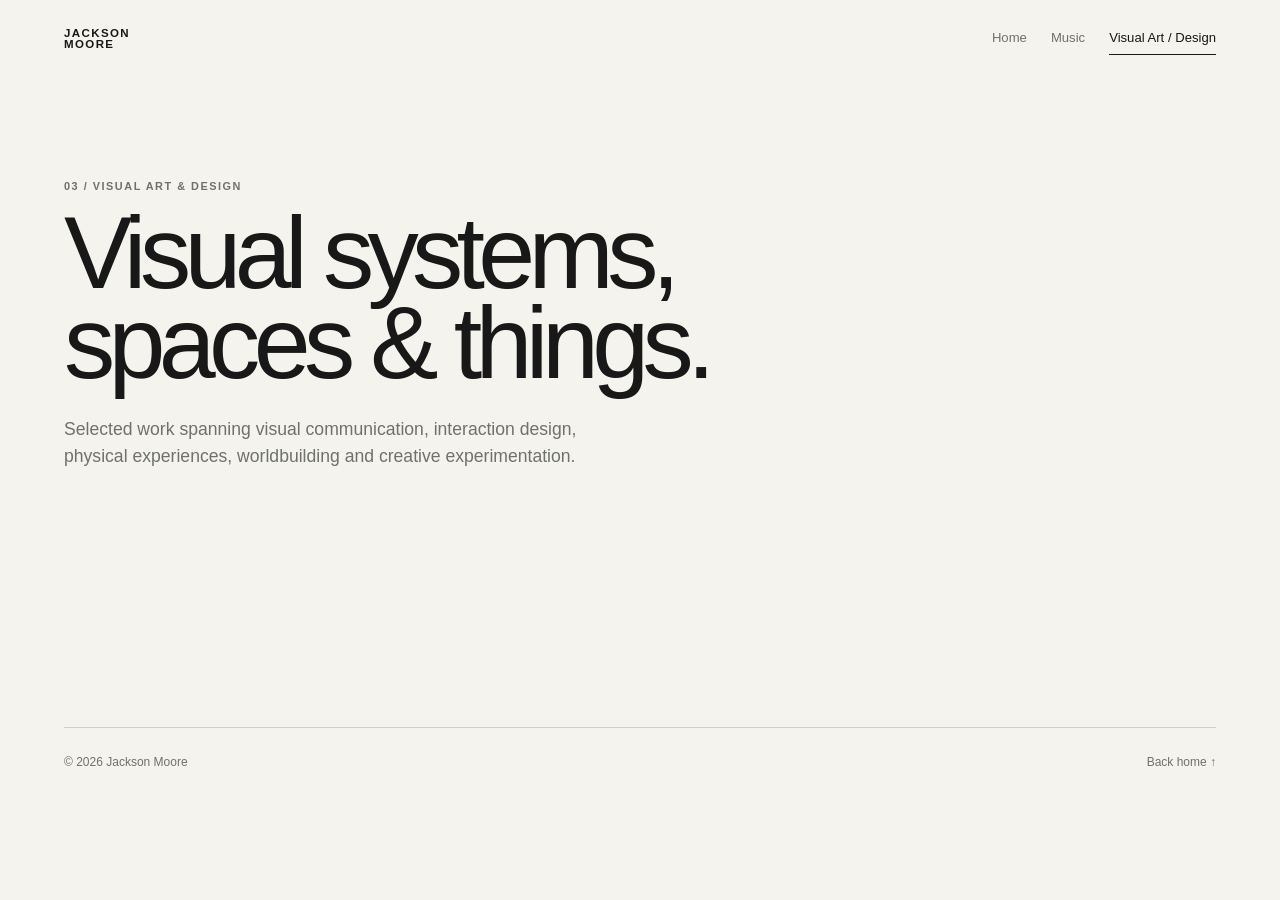
==== design.html @ 1618bec5 "Add files via upload" ====
<!DOCTYPE html>
<html lang="en">
<head>
  <meta charset="UTF-8">
  <meta name="viewport" content="width=device-width, initial-scale=1.0">
  <meta name="description" content="Jackson Moore — visual communication, interaction and design projects.">
  <title>Visual Art / Design — Jackson Moore</title>
  <link rel="stylesheet" href="css/style.css">
</head>
<body>
  <div class="water-layer" aria-hidden="true">
    <div class="bubble bubble-2"></div>
    <div class="bubble bubble-4"></div>
    <div class="bubble bubble-5"></div>
  </div>

  <header class="site-header">
    <a class="logo" href="index.html">JACKSON<br>MOORE</a>
    <nav class="nav" aria-label="Main navigation">
      <a href="index.html">Home</a>
      <a href="music.html">Music</a>
      <a href="design.html" class="active">Visual Art / Design</a>
    </nav>
  </header>

  <main>
    <section class="page-intro section">
      <p class="eyebrow">03 / VISUAL ART & DESIGN</p>
      <h1>Visual systems,<br>spaces & things.</h1>
      <p>
        Selected work spanning visual communication, interaction design,
        physical experiences, worldbuilding and creative experimentation.
      </p>
    </section>

    <section class="design-list section" id="design-list"></section>
  </main>

  <footer class="site-footer">
    <span>© 2026 Jackson Moore</span>
    <a href="index.html">Back home ↑</a>
  </footer>

  <script src="js/projects.js"></script>
  <script src="js/main.js"></script>
</body>
</html>
---- css/style.css ----
:root {
  /* ===== CHANGE THESE TO CREATE YOUR OWN VISUAL STYLE ===== */
  --background: #f4f3ed;
  --surface: #e8e6dc;
  --text: #171817;
  --muted: #6f716c;
  --accent: #72a99b;
  --accent-dark: #416f65;
  --line: rgba(23, 24, 23, 0.16);

  --font-display: "Helvetica Neue", Helvetica, Arial, sans-serif;
  --font-body: "Helvetica Neue", Helvetica, Arial, sans-serif;

  --radius: 22px;
  --page-width: 1280px;
  --side-padding: clamp(20px, 5vw, 72px);
}

* {
  box-sizing: border-box;
}

html {
  scroll-behavior: smooth;
}

body {
  margin: 0;
  background: var(--background);
  color: var(--text);
  font-family: var(--font-body);
  line-height: 1.5;
  overflow-x: hidden;
}

a {
  color: inherit;
  text-decoration: none;
}

.site-header,
main,
.site-footer {
  position: relative;
  z-index: 2;
}

.site-header {
  width: min(var(--page-width), calc(100% - var(--side-padding) * 2));
  margin: 0 auto;
  padding: 28px 0;
  display: flex;
  align-items: flex-start;
  justify-content: space-between;
  gap: 30px;
}

.logo {
  font-size: 0.72rem;
  line-height: 0.95;
  letter-spacing: 0.12em;
  font-weight: 700;
}

.nav {
  display: flex;
  flex-wrap: wrap;
  justify-content: flex-end;
  gap: 24px;
  font-size: 0.82rem;
}

.nav a {
  position: relative;
  color: var(--muted);
  transition: color 180ms ease;
}

.nav a:hover,
.nav a.active {
  color: var(--text);
}

.nav a.active::after {
  content: "";
  position: absolute;
  left: 0;
  right: 0;
  bottom: -7px;
  height: 1px;
  background: currentColor;
}

.section {
  width: min(var(--page-width), calc(100% - var(--side-padding) * 2));
  margin: 0 auto;
}

.hero {
  min-height: 78vh;
  display: grid;
  grid-template-columns: 1fr 1fr;
  align-items: center;
  gap: clamp(40px, 8vw, 120px);
  padding-top: 60px;
  padding-bottom: 100px;
}

.hero h1,
.page-intro h1 {
  margin: 14px 0 28px;
  font-family: var(--font-display);
  font-size: clamp(3.5rem, 8vw, 8rem);
  line-height: 0.88;
  letter-spacing: -0.065em;
  font-weight: 500;
}

.hero h1 em {
  color: var(--accent-dark);
  font-family: Georgia, serif;
  font-weight: 400;
}

.eyebrow {
  margin: 0;
  color: var(--muted);
  font-size: 0.68rem;
  letter-spacing: 0.14em;
  font-weight: 700;
}

.hero-intro {
  max-width: 520px;
  color: var(--muted);
  font-size: clamp(1rem, 1.5vw, 1.2rem);
}

.text-link,
.big-link {
  display: inline-block;
  margin-top: 20px;
  border-bottom: 1px solid currentColor;
  padding-bottom: 4px;
}

.placeholder-image {
  position: relative;
  overflow: hidden;
  display: grid;
  place-items: center;
  background:
    radial-gradient(circle at 25% 25%, rgba(255,255,255,.7), transparent 28%),
    radial-gradient(circle at 75% 70%, rgba(114,169,155,.35), transparent 30%),
    var(--surface);
  color: var(--muted);
}

.placeholder-image span {
  position: relative;
  z-index: 1;
  text-align: center;
  font-size: 0.7rem;
  line-height: 1.1;
  letter-spacing: 0.16em;
  font-weight: 700;
}

.hero-visual {
  aspect-ratio: 1 / 1.1;
  border-radius: 42% 42% 20px 20px;
  transform: rotate(2deg);
}

.water-ripple {
  position: absolute;
  width: 55%;
  aspect-ratio: 1;
  border: 1px solid rgba(255,255,255,.6);
  border-radius: 50%;
  animation: ripple 4s ease-in-out infinite;
}

.section-heading {
  display: flex;
  align-items: flex-end;
  justify-content: space-between;
  gap: 30px;
  margin-bottom: 38px;
}

h2 {
  margin: 10px 0 0;
  font-size: clamp(2rem, 4vw, 4.5rem);
  line-height: 0.95;
  letter-spacing: -0.05em;
  font-weight: 500;
}

.feature-grid {
  display: grid;
  grid-template-columns: 1.35fr 1fr;
  gap: 32px;
}

.project-card {
  display: block;
}

.project-card-large {
  grid-row: span 2;
}

.project-image {
  aspect-ratio: 4 / 3;
  border-radius: var(--radius);
  transition: transform 350ms ease;
}

.project-card-large .project-image {
  height: 100%;
  min-height: 620px;
}

.project-card:hover .project-image {
  transform: scale(0.985);
}

.card-meta {
  display: flex;
  justify-content: space-between;
  gap: 20px;
  padding: 15px 2px 34px;
}

.card-meta h3 {
  margin: 0;
  font-size: 1rem;
  font-weight: 600;
}

.card-meta p {
  margin: 4px 0 0;
  color: var(--muted);
  font-size: 0.78rem;
}

.about {
  display: grid;
  grid-template-columns: 1fr 1fr;
  gap: 8vw;
  padding-top: 180px;
  padding-bottom: 180px;
  border-bottom: 1px solid var(--line);
}

.about-copy {
  max-width: 580px;
  color: var(--muted);
  font-size: clamp(1.15rem, 2vw, 1.65rem);
}

.about-copy p {
  margin-top: 0;
  margin-bottom: 30px;
}

.contact {
  padding-top: 140px;
  padding-bottom: 180px;
}

.contact h2 {
  max-width: 800px;
  margin-top: 20px;
}

.big-link {
  font-size: clamp(1.5rem, 3vw, 3rem);
  margin-top: 40px;
}

.site-footer {
  width: min(var(--page-width), calc(100% - var(--side-padding) * 2));
  margin: 0 auto;
  padding: 25px 0 35px;
  display: flex;
  justify-content: space-between;
  color: var(--muted);
  font-size: 0.75rem;
  border-top: 1px solid var(--line);
}

/* ===== INNER PAGE ===== */

.page-intro {
  padding-top: 100px;
  padding-bottom: 100px;
  max-width: var(--page-width);
}

.page-intro h1 {
  max-width: 1000px;
}

.page-intro > p:last-child {
  max-width: 580px;
  color: var(--muted);
  font-size: 1.1rem;
}

.music-list {
  padding-bottom: 130px;
}

.music-item {
  display: grid;
  grid-template-columns: 280px 1fr auto;
  align-items: center;
  gap: 36px;
  padding: 24px 0;
  border-top: 1px solid var(--line);
}

.music-art {
  aspect-ratio: 1;
  border-radius: 14px;
}

.music-info h2 {
  font-size: clamp(1.6rem, 3vw, 3rem);
  margin: 0 0 7px;
}

.music-info p {
  margin: 0;
  color: var(--muted);
}

.play-button {
  width: 52px;
  height: 52px;
  border: 1px solid var(--text);
  border-radius: 50%;
  display: grid;
  place-items: center;
  font-size: 0.8rem;
  transition: all 180ms ease;
}

.play-button:hover {
  background: var(--text);
  color: var(--background);
}

.design-list {
  padding-bottom: 140px;
}

.design-item {
  display: grid;
  grid-template-columns: 100px 1fr 1.6fr;
  gap: 30px;
  align-items: center;
  padding: 70px 0;
  border-top: 1px solid var(--line);
}

.design-item:nth-child(even) {
  grid-template-columns: 1.6fr 1fr 100px;
}

.design-item:nth-child(even) .design-number {
  order: 3;
}

.design-item:nth-child(even) .design-image {
  order: 1;
}

.design-item:nth-child(even) .design-info {
  order: 2;
}

.design-number {
  align-self: start;
  font-size: 0.75rem;
  color: var(--muted);
}

.design-info h2 {
  font-size: clamp(2rem, 4vw, 4rem);
  margin-bottom: 14px;
}

.design-info p {
  max-width: 360px;
  color: var(--muted);
}

.design-image {
  aspect-ratio: 4 / 3;
  border-radius: var(--radius);
}

/* ===== PROJECT PAGE ===== */

.project-header {
  width: min(var(--page-width), calc(100% - var(--side-padding) * 2));
  margin: 0 auto;
  padding-top: 90px;
  padding-bottom: 70px;
}

.back-link {
  color: var(--muted);
  font-size: 0.8rem;
}

.project-header h1 {
  margin: 35px 0 15px;
  font-size: clamp(3.5rem, 8vw, 8rem);
  line-height: 0.88;
  letter-spacing: -0.065em;
  font-weight: 500;
}

.project-meta {
  color: var(--muted);
}

.project-hero {
  width: min(var(--page-width), calc(100% - var(--side-padding) * 2));
  margin: 0 auto;
  aspect-ratio: 16 / 8;
  border-radius: var(--radius);
}

.project-body {
  width: min(900px, calc(100% - var(--side-padding) * 2));
  margin: 100px auto;
}

.project-body .lead {
  font-size: clamp(1.5rem, 3vw, 2.7rem);
  line-height: 1.15;
}

.project-section {
  margin: 90px 0;
}

.project-section h2 {
  font-size: 2rem;
  margin-bottom: 20px;
}

.project-section p {
  color: var(--muted);
  max-width: 700px;
}

.project-gallery {
  width: min(var(--page-width), calc(100% - var(--side-padding) * 2));
  margin: 0 auto 140px;
  display: grid;
  grid-template-columns: repeat(2, 1fr);
  gap: 24px;
}

.project-gallery .gallery-image {
  aspect-ratio: 4 / 3;
  border-radius: var(--radius);
}

.project-gallery .gallery-image:first-child {
  grid-column: 1 / -1;
  aspect-ratio: 16 / 8;
}

.project-nav {
  width: min(var(--page-width), calc(100% - var(--side-padding) * 2));
  margin: 0 auto 100px;
  display: flex;
  justify-content: space-between;
  border-top: 1px solid var(--line);
  padding-top: 25px;
}

/* ===== FISHTANK / BUBBLES ===== */

.water-layer {
  position: fixed;
  inset: 0;
  pointer-events: none;
  overflow: hidden;
  z-index: 1;
}

.bubble {
  position: absolute;
  bottom: -80px;
  width: 14px;
  aspect-ratio: 1;
  border: 1px solid rgba(114,169,155,.5);
  border-radius: 50%;
  opacity: .65;
  animation: float-up linear infinite;
}

.bubble-1 { left: 8%; animation-duration: 13s; animation-delay: -4s; }
.bubble-2 { left: 31%; width: 9px; animation-duration: 18s; animation-delay: -10s; }
.bubble-3 { left: 57%; width: 20px; animation-duration: 15s; animation-delay: -8s; }
.bubble-4 { left: 76%; width: 8px; animation-duration: 11s; animation-delay: -2s; }
.bubble-5 { left: 91%; width: 17px; animation-duration: 20s; animation-delay: -15s; }

@keyframes float-up {
  0% { transform: translate(0, 0) scale(.8); opacity: 0; }
  10% { opacity: .55; }
  50% { transform: translate(25px, -50vh) scale(1); }
  100% { transform: translate(-30px, -115vh) scale(1.15); opacity: 0; }
}

@keyframes ripple {
  0%, 100% { transform: scale(.75); opacity: .25; }
  50% { transform: scale(1); opacity: .7; }
}

/* ===== RESPONSIVE ===== */

@media (max-width: 800px) {
  .site-header {
    align-items: flex-start;
  }

  .nav {
    max-width: 240px;
    gap: 12px 18px;
  }

  .hero,
  .about {
    grid-template-columns: 1fr;
  }

  .hero {
    padding-top: 50px;
  }

  .hero-visual {
    max-width: 600px;
    width: 100%;
    margin: 0 auto;
  }

  .feature-grid {
    grid-template-columns: 1fr;
  }

  .project-card-large {
    grid-row: auto;
  }

  .project-card-large .project-image {
    min-height: 0;
  }

  .music-item {
    grid-template-columns: 120px 1fr auto;
    gap: 20px;
  }

  .design-item,
  .design-item:nth-child(even) {
    grid-template-columns: 1fr;
    gap: 15px;
  }

  .design-item:nth-child(even) .design-number,
  .design-item:nth-child(even) .design-image,
  .design-item:nth-child(even) .design-info {
    order: initial;
  }

  .design-number {
    order: 0;
  }

  .design-info {
    order: 1;
  }

  .design-image {
    order: 2;
  }

  .project-gallery {
    grid-template-columns: 1fr;
  }

  .project-gallery .gallery-image:first-child {
    aspect-ratio: 4 / 3;
  }
}

@media (max-width: 520px) {
  .site-header {
    flex-direction: column;
  }

  .nav {
    justify-content: flex-start;
  }

  .hero h1,
  .page-intro h1 {
    font-size: clamp(3.2rem, 16vw, 5rem);
  }

  .music-item {
    grid-template-columns: 90px 1fr;
  }

  .play-button {
    display: none;
  }

  .site-footer {
    flex-direction: column;
    gap: 8px;
  }
}
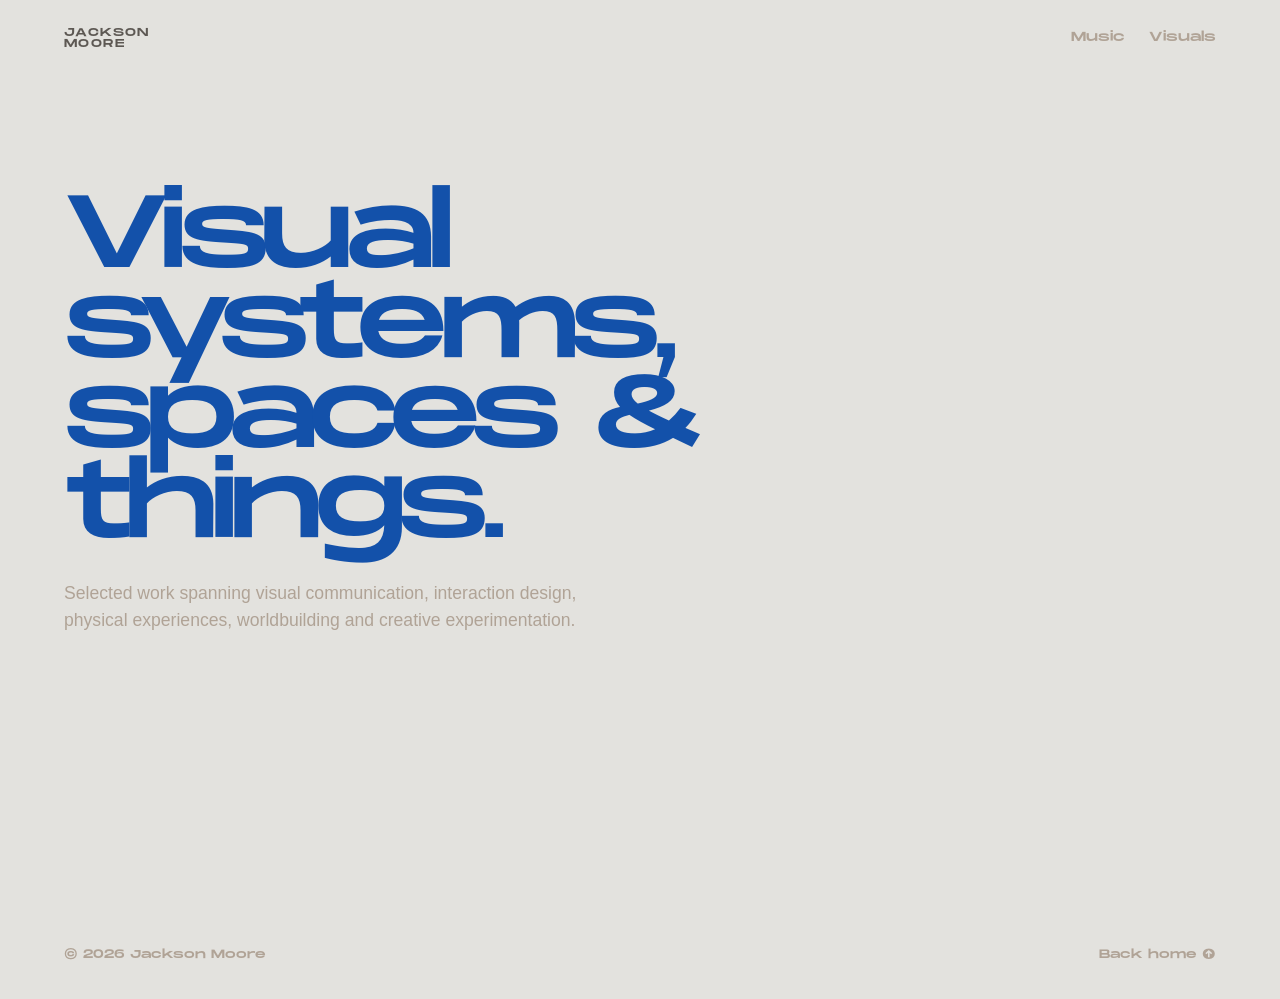
==== commit e497a244: "more fix ups + comments in the code" ====
--- a/design.html
+++ b/design.html
@@ -1,31 +1,33 @@
 <!DOCTYPE html>
 <html lang="en">
 <head>
+  <!-- Page metadata and shared site styling. -->
   <meta charset="UTF-8">
   <meta name="viewport" content="width=device-width, initial-scale=1.0">
   <meta name="description" content="Jackson Moore — visual communication, interaction and design projects.">
-  <title>Visual Art / Design — Jackson Moore</title>
+  <title>Visuals — Jackson Moore</title>
   <link rel="stylesheet" href="css/style.css">
 </head>
 <body>
+  <!-- Decorative bubbles; they do not affect page content. -->
   <div class="water-layer" aria-hidden="true">
     <div class="bubble bubble-2"></div>
     <div class="bubble bubble-4"></div>
     <div class="bubble bubble-5"></div>
   </div>
 
+  <!-- Shared site navigation. -->
   <header class="site-header">
     <a class="logo" href="index.html">JACKSON<br>MOORE</a>
     <nav class="nav" aria-label="Main navigation">
-      <a href="index.html">Home</a>
       <a href="music.html">Music</a>
-      <a href="design.html" class="active">Visual Art / Design</a>
+      <a href="design.html">Visuals</a>
     </nav>
   </header>
 
   <main>
+    <!-- Introduction to the visuals portfolio. -->
     <section class="page-intro section">
-      <p class="eyebrow">03 / VISUAL ART & DESIGN</p>
       <h1>Visual systems,<br>spaces & things.</h1>
       <p>
         Selected work spanning visual communication, interaction design,
@@ -33,14 +35,17 @@
       </p>
     </section>
 
+    <!-- JavaScript fills this empty element with design projects from projects.js. -->
     <section class="design-list section" id="design-list"></section>
   </main>
 
+  <!-- Shared footer. -->
   <footer class="site-footer">
     <span>© 2026 Jackson Moore</span>
     <a href="index.html">Back home ↑</a>
   </footer>
 
+  <!-- Project data loads before the scripts that use it. -->
   <script src="js/projects.js"></script>
   <script src="js/main.js"></script>
 </body>
--- a/css/style.css
+++ b/css/style.css
@@ -1,14 +1,32 @@
+/* Local Monument Extended files used for headings, navigation, and footer text. */
+@font-face {
+  font-family: 'Monument Extended';
+  src: url('../assets/monumentextended-regular.otf') format('opentype');
+  font-weight: 400;
+  font-style: normal;
+  font-display: swap;
+}
+  
+@font-face {
+  font-family: 'Monument Extended';
+  src: url('../assets/monumentextended-ultrabold.otf') format('opentype');
+  font-weight: 700;
+  font-style: normal;
+  font-display: swap;
+}
+
+/* Site-wide design tokens: update these values to change the visual system. */
 :root {
   /* ===== CHANGE THESE TO CREATE YOUR OWN VISUAL STYLE ===== */
-  --background: #f4f3ed;
+  --background: #e3e2de;
   --surface: #e8e6dc;
-  --text: #171817;
-  --muted: #6f716c;
-  --accent: #72a99b;
+  --text: #5d5853;
+  --muted: #b0a396;
+  --accent: #1351aa;
   --accent-dark: #416f65;
   --line: rgba(23, 24, 23, 0.16);
 
-  --font-display: "Helvetica Neue", Helvetica, Arial, sans-serif;
+  --font-display: "Monument Extended", "Helvetica Neue", Helvetica, Arial, sans-serif;
   --font-body: "Helvetica Neue", Helvetica, Arial, sans-serif;
 
   --radius: 22px;
@@ -16,6 +34,7 @@
   --side-padding: clamp(20px, 5vw, 72px);
 }
 
+/* Foundation: predictable sizing, smooth anchor scrolling, and default body text. */
 * {
   box-sizing: border-box;
 }
@@ -33,11 +52,23 @@
   overflow-x: hidden;
 }
 
+/* Display typography and shared link hover behaviour. */
+h1, h2, h3 {
+  font-family: var(--font-display);
+  color: var(--accent);
+}
+
 a {
   color: inherit;
   text-decoration: none;
-}
-
+  transition: color 180ms ease;
+}
+
+a:hover {
+  color: var(--accent);
+}
+
+/* Shared header/footer stacking keeps content above the decorative bubble layer. */
 .site-header,
 main,
 .site-footer {
@@ -45,6 +76,7 @@
   z-index: 2;
 }
 
+/* Header layout and brand/navigation styles used on every page. */
 .site-header {
   width: min(var(--page-width), calc(100% - var(--side-padding) * 2));
   margin: 0 auto;
@@ -56,10 +88,11 @@
 }
 
 .logo {
+  font-family: var(--font-display);
   font-size: 0.72rem;
   line-height: 0.95;
   letter-spacing: 0.12em;
-  font-weight: 700;
+  font-weight: 400;
 }
 
 .nav {
@@ -68,34 +101,24 @@
   justify-content: flex-end;
   gap: 24px;
   font-size: 0.82rem;
+  font-family: var(--font-display);
 }
 
 .nav a {
-  position: relative;
-  color: var(--muted);
-  transition: color 180ms ease;
-}
-
-.nav a:hover,
-.nav a.active {
-  color: var(--text);
-}
-
-.nav a.active::after {
-  content: "";
-  position: absolute;
-  left: 0;
-  right: 0;
-  bottom: -7px;
-  height: 1px;
-  background: currentColor;
-}
-
+  color: var(--muted);
+}
+
+.nav a:hover {
+  color: var(--accent);
+}
+
+/* Reusable centred content width for page sections. */
 .section {
   width: min(var(--page-width), calc(100% - var(--side-padding) * 2));
   margin: 0 auto;
 }
 
+/* Homepage hero: the base layout remains available for a future split hero. */
 .hero {
   min-height: 78vh;
   display: grid;
@@ -116,12 +139,79 @@
   font-weight: 500;
 }
 
+/* Current full-bleed hero image. Replace the background-image path with your own image. */
+.hero-full-bleed {
+  position: relative;
+  isolation: isolate;
+  min-height: 100svh;
+  display: grid;
+  grid-template-columns: 1fr;
+  align-items: end;
+  padding: clamp(80px, 13vw, 180px) 0 clamp(64px, 9vw, 130px);
+  overflow: hidden;
+  color: var(--background);
+  background-image: url('../assets/images/hero.jpg');
+  background-position: center;
+  background-size: cover;
+}
+
+/* On the homepage, place the transparent header directly over the hero image. */
+.home-page .site-header {
+  position: absolute;
+  inset: 0 0 auto;
+  z-index: 3;
+}
+
+.home-page .logo,
+.home-page .nav a {
+  color: var(--background);
+}
+
+.home-page .logo:hover,
+.home-page .nav a:hover {
+  color: var(--accent);
+}
+
+/* Dark overlay keeps cream hero text readable over a dark photograph. */
+.hero-full-bleed::before {
+  content: "";
+  position: absolute;
+  inset: 0;
+  z-index: -1;
+  background: linear-gradient(90deg, rgba(0, 0, 0, 0.52), rgba(0, 0, 0, 0.12));
+}
+
+.hero-full-bleed .hero-copy {
+  max-width: var(--page-width);
+}
+
+.hero-full-bleed .eyebrow,
+.hero-full-bleed .hero-intro {
+  color: var(--background);
+}
+
+.hero-full-bleed .hero-intro {
+  max-width: 570px;
+}
+
+.hero-full-bleed h1 {
+  max-width: 980px;
+  color: var(--background);
+}
+
+.hero-full-bleed.hero h1 em {
+  color: inherit;
+  font-family: inherit;
+  font-weight: inherit;
+}
+
 .hero h1 em {
   color: var(--accent-dark);
   font-family: Georgia, serif;
   font-weight: 400;
 }
 
+/* Small all-caps labels and introductory copy. */
 .eyebrow {
   margin: 0;
   color: var(--muted);
@@ -144,6 +234,7 @@
   padding-bottom: 4px;
 }
 
+/* Temporary image treatment: replace these elements with real project images later. */
 .placeholder-image {
   position: relative;
   overflow: hidden;
@@ -181,12 +272,17 @@
   animation: ripple 4s ease-in-out infinite;
 }
 
+/* Homepage content sections and selected-project card grid. */
 .section-heading {
   display: flex;
   align-items: flex-end;
   justify-content: space-between;
   gap: 30px;
-  margin-bottom: 38px;
+  margin-bottom: clamp(48px, 6vw, 80px);
+}
+
+.selected-work {
+  padding-top: clamp(150px, 17vw, 260px);
 }
 
 h2 {
@@ -195,6 +291,7 @@
   line-height: 0.95;
   letter-spacing: -0.05em;
   font-weight: 500;
+  color: var(--accent);
 }
 
 .feature-grid {
@@ -230,13 +327,14 @@
   display: flex;
   justify-content: space-between;
   gap: 20px;
-  padding: 15px 2px 34px;
+  padding: 20px 2px 48px;
 }
 
 .card-meta h3 {
   margin: 0;
   font-size: 1rem;
   font-weight: 600;
+  color: var(--accent);
 }
 
 .card-meta p {
@@ -245,11 +343,12 @@
   font-size: 0.78rem;
 }
 
+/* Two-column biography and contact call-to-action. */
 .about {
   display: grid;
   grid-template-columns: 1fr 1fr;
   gap: 8vw;
-  padding-top: 180px;
+  padding-top: clamp(220px, 20vw, 320px);
   padding-bottom: 180px;
   border-bottom: 1px solid var(--line);
 }
@@ -280,6 +379,7 @@
   margin-top: 40px;
 }
 
+/* Minimal shared footer. */
 .site-footer {
   width: min(var(--page-width), calc(100% - var(--side-padding) * 2));
   margin: 0 auto;
@@ -287,8 +387,8 @@
   display: flex;
   justify-content: space-between;
   color: var(--muted);
+  font-family: var(--font-display);
   font-size: 0.75rem;
-  border-top: 1px solid var(--line);
 }
 
 /* ===== INNER PAGE ===== */
@@ -309,8 +409,9 @@
   font-size: 1.1rem;
 }
 
+/* Music listing: cover art, copy, and optional play control. */
 .music-list {
-  padding-bottom: 130px;
+  padding-bottom: 160px;
 }
 
 .music-item {
@@ -318,7 +419,7 @@
   grid-template-columns: 280px 1fr auto;
   align-items: center;
   gap: 36px;
-  padding: 24px 0;
+  padding: 34px 0;
   border-top: 1px solid var(--line);
 }
 
@@ -353,8 +454,9 @@
   color: var(--background);
 }
 
+/* Visuals listing alternates the position of image and description on desktop. */
 .design-list {
-  padding-bottom: 140px;
+  padding-bottom: 170px;
 }
 
 .design-item {
@@ -438,7 +540,7 @@
 
 .project-body {
   width: min(900px, calc(100% - var(--side-padding) * 2));
-  margin: 100px auto;
+  margin: 120px auto;
 }
 
 .project-body .lead {
@@ -465,7 +567,7 @@
   margin: 0 auto 140px;
   display: grid;
   grid-template-columns: repeat(2, 1fr);
-  gap: 24px;
+  gap: 32px;
 }
 
 .project-gallery .gallery-image {
@@ -489,6 +591,7 @@
 
 /* ===== FISHTANK / BUBBLES ===== */
 
+/* Decorative background layer. It cannot receive clicks or obscure page content. */
 .water-layer {
   position: fixed;
   inset: 0;
@@ -528,6 +631,7 @@
 
 /* ===== RESPONSIVE ===== */
 
+/* Tablet: collapse multi-column layouts while preserving generous spacing. */
 @media (max-width: 800px) {
   .site-header {
     align-items: flex-start;
@@ -545,6 +649,11 @@
 
   .hero {
     padding-top: 50px;
+  }
+
+  .hero-full-bleed {
+    min-height: calc(100svh - 100px);
+    padding-top: 80px;
   }
 
   .hero-visual {
@@ -603,6 +712,7 @@
   }
 }
 
+/* Phone: stack the header and simplify controls that would be too small to use. */
 @media (max-width: 520px) {
   .site-header {
     flex-direction: column;
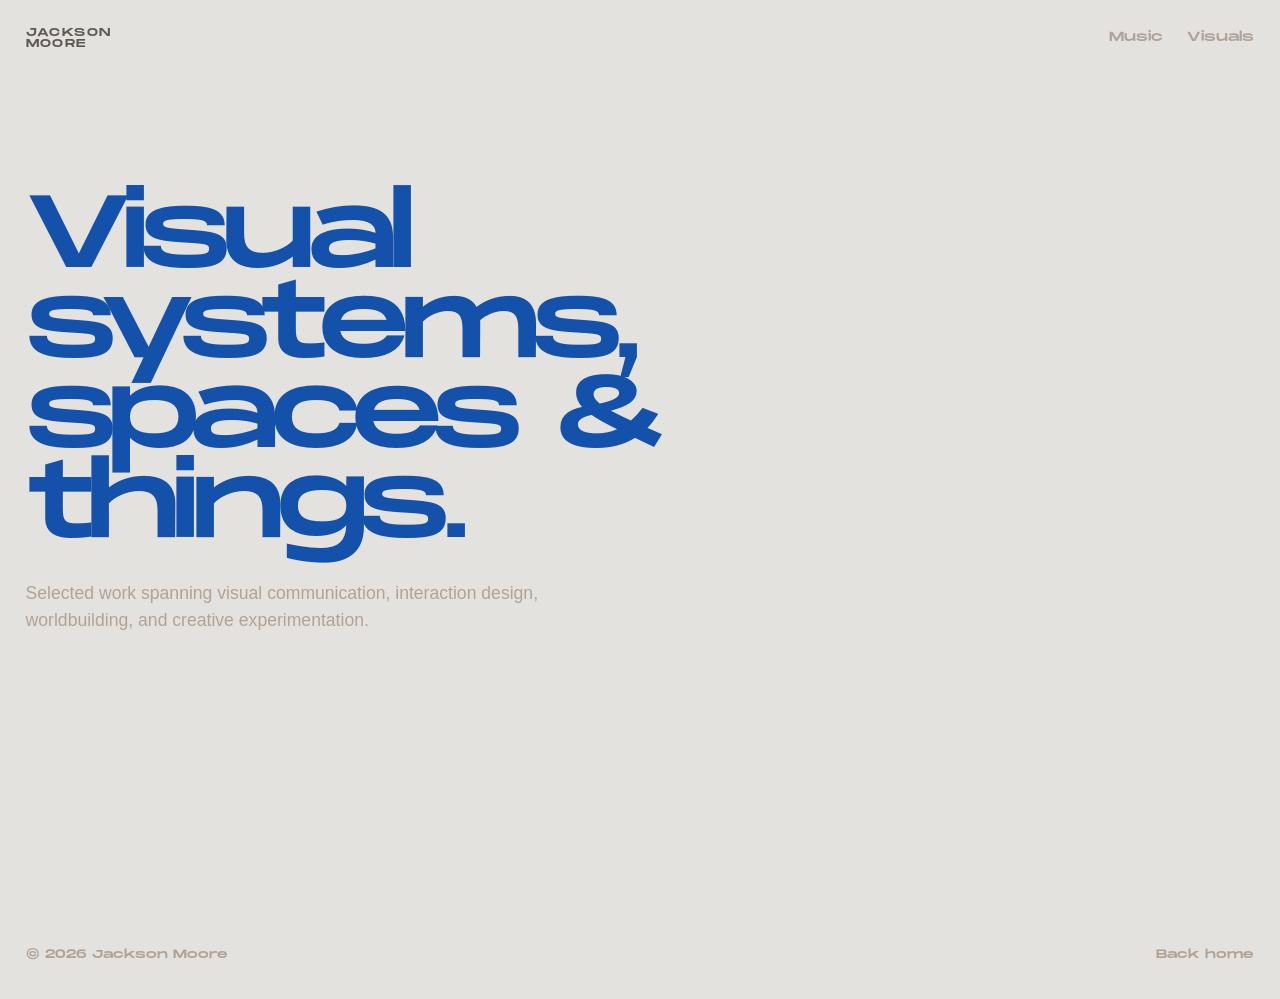
==== commit db22cdc9: "changes after reading each line of code" ====
--- a/design.html
+++ b/design.html
@@ -31,7 +31,7 @@
       <h1>Visual systems,<br>spaces & things.</h1>
       <p>
         Selected work spanning visual communication, interaction design,
-        physical experiences, worldbuilding and creative experimentation.
+        worldbuilding, and creative experimentation.
       </p>
     </section>
 
@@ -42,7 +42,7 @@
   <!-- Shared footer. -->
   <footer class="site-footer">
     <span>© 2026 Jackson Moore</span>
-    <a href="index.html">Back home ↑</a>
+    <a href="index.html">Back home</a>
   </footer>
 
   <!-- Project data loads before the scripts that use it. -->
--- a/css/style.css
+++ b/css/style.css
@@ -1,7 +1,7 @@
 /* Local Monument Extended files used for headings, navigation, and footer text. */
 @font-face {
   font-family: 'Monument Extended';
-  src: url('../assets/monumentextended-regular.otf') format('opentype');
+  src: url('../assets/fonts/monumentextended-regular.otf') format('opentype');
   font-weight: 400;
   font-style: normal;
   font-display: swap;
@@ -9,7 +9,7 @@
   
 @font-face {
   font-family: 'Monument Extended';
-  src: url('../assets/monumentextended-ultrabold.otf') format('opentype');
+  src: url('../assets/fonts/monumentextended-ultrabold.otf') format('opentype');
   font-weight: 700;
   font-style: normal;
   font-display: swap;
@@ -23,15 +23,15 @@
   --text: #5d5853;
   --muted: #b0a396;
   --accent: #1351aa;
-  --accent-dark: #416f65;
-  --line: rgba(23, 24, 23, 0.16);
+  --accent-dark: #14396D;
+  --line: rgba(64, 54, 43, 0.16);
 
   --font-display: "Monument Extended", "Helvetica Neue", Helvetica, Arial, sans-serif;
   --font-body: "Helvetica Neue", Helvetica, Arial, sans-serif;
 
   --radius: 22px;
   --page-width: 1280px;
-  --side-padding: clamp(20px, 5vw, 72px);
+  --side-padding: clamp(5px, 2vw, 50px);
 }
 
 /* Foundation: predictable sizing, smooth anchor scrolling, and default body text. */
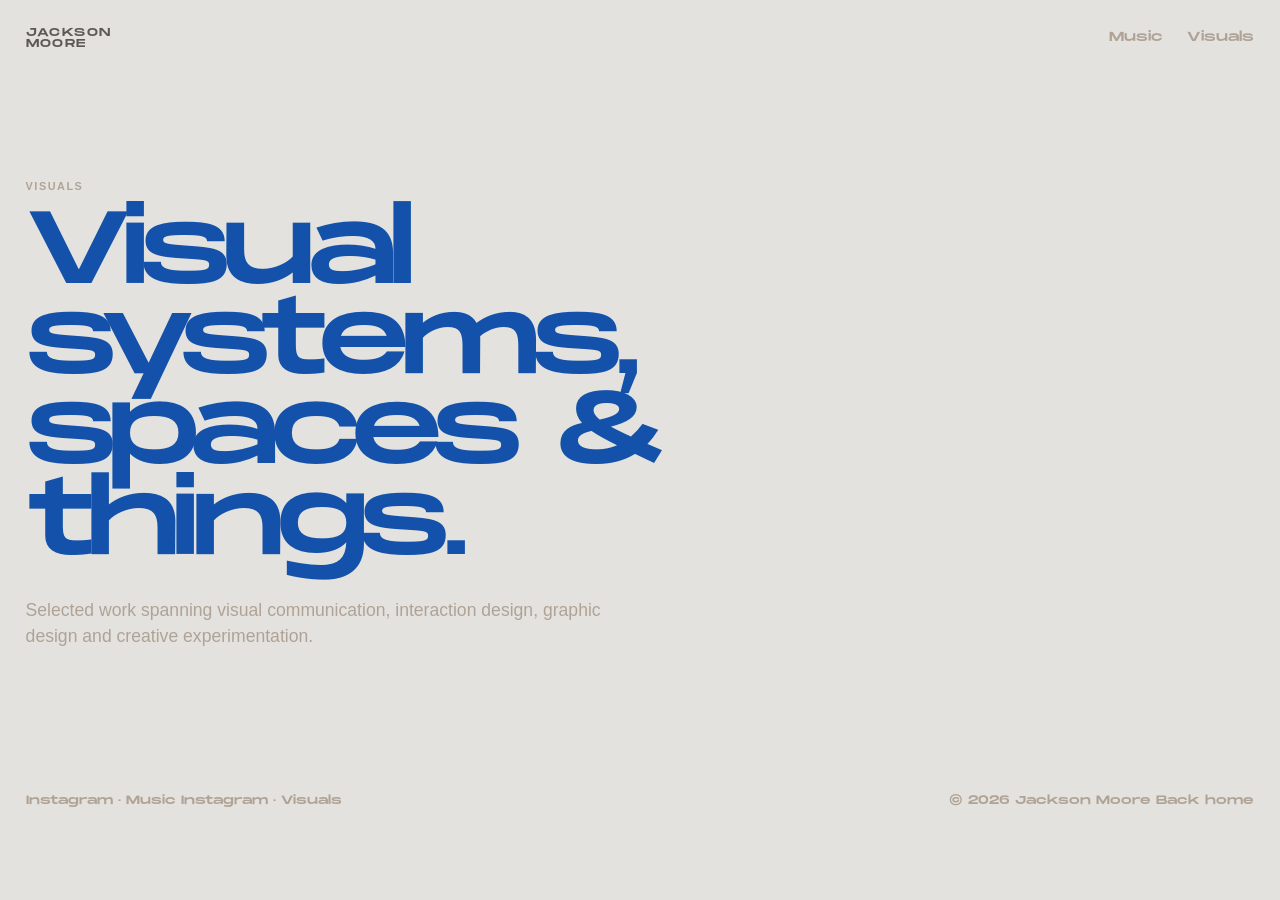
==== commit fa0fbd9c: "Redesign portfolio gallery and project pages" ====
--- a/design.html
+++ b/design.html
@@ -1,7 +1,6 @@
 <!DOCTYPE html>
 <html lang="en">
 <head>
-  <!-- Page metadata and shared site styling. -->
   <meta charset="UTF-8">
   <meta name="viewport" content="width=device-width, initial-scale=1.0">
   <meta name="description" content="Jackson Moore — visual communication, interaction and design projects.">
@@ -9,14 +8,12 @@
   <link rel="stylesheet" href="css/style.css">
 </head>
 <body>
-  <!-- Decorative bubbles; they do not affect page content. -->
   <div class="water-layer" aria-hidden="true">
     <div class="bubble bubble-2"></div>
     <div class="bubble bubble-4"></div>
     <div class="bubble bubble-5"></div>
   </div>
 
-  <!-- Shared site navigation. -->
   <header class="site-header">
     <a class="logo" href="index.html">JACKSON<br>MOORE</a>
     <nav class="nav" aria-label="Main navigation">
@@ -26,26 +23,26 @@
   </header>
 
   <main>
-    <!-- Introduction to the visuals portfolio. -->
     <section class="page-intro section">
+      <p class="eyebrow">VISUALS</p>
       <h1>Visual systems,<br>spaces & things.</h1>
-      <p>
-        Selected work spanning visual communication, interaction design,
-        worldbuilding, and creative experimentation.
-      </p>
+      <p>Selected work spanning visual communication, interaction design, graphic design and creative experimentation.</p>
     </section>
 
-    <!-- JavaScript fills this empty element with design projects from projects.js. -->
-    <section class="design-list section" id="design-list"></section>
+    <section class="project-link-list section" id="design-list"></section>
   </main>
 
-  <!-- Shared footer. -->
   <footer class="site-footer">
-    <span>© 2026 Jackson Moore</span>
-    <a href="index.html">Back home</a>
+    <div class="footer-socials" aria-label="Social media">
+      <a href="https://www.instagram.com/jackasonn_music/" target="_blank" rel="noopener">Instagram · Music</a>
+      <a href="https://www.instagram.com/jackasonn_visuals/" target="_blank" rel="noopener">Instagram · Visuals</a>
+    </div>
+    <div class="footer-meta">
+      <span>© 2026 Jackson Moore</span>
+      <a href="index.html">Back home</a>
+    </div>
   </footer>
 
-  <!-- Project data loads before the scripts that use it. -->
   <script src="js/projects.js"></script>
   <script src="js/main.js"></script>
 </body>
--- a/css/style.css
+++ b/css/style.css
@@ -257,6 +257,18 @@
   font-weight: 700;
 }
 
+/* Real project images sit over the placeholder and crop cleanly to each card's shape. */
+.project-image > img,
+.project-hero > img,
+.gallery-image > img {
+  position: absolute;
+  inset: 0;
+  z-index: 2;
+  width: 100%;
+  height: 100%;
+  object-fit: cover;
+}
+
 .hero-visual {
   aspect-ratio: 1 / 1.1;
   border-radius: 42% 42% 20px 20px;
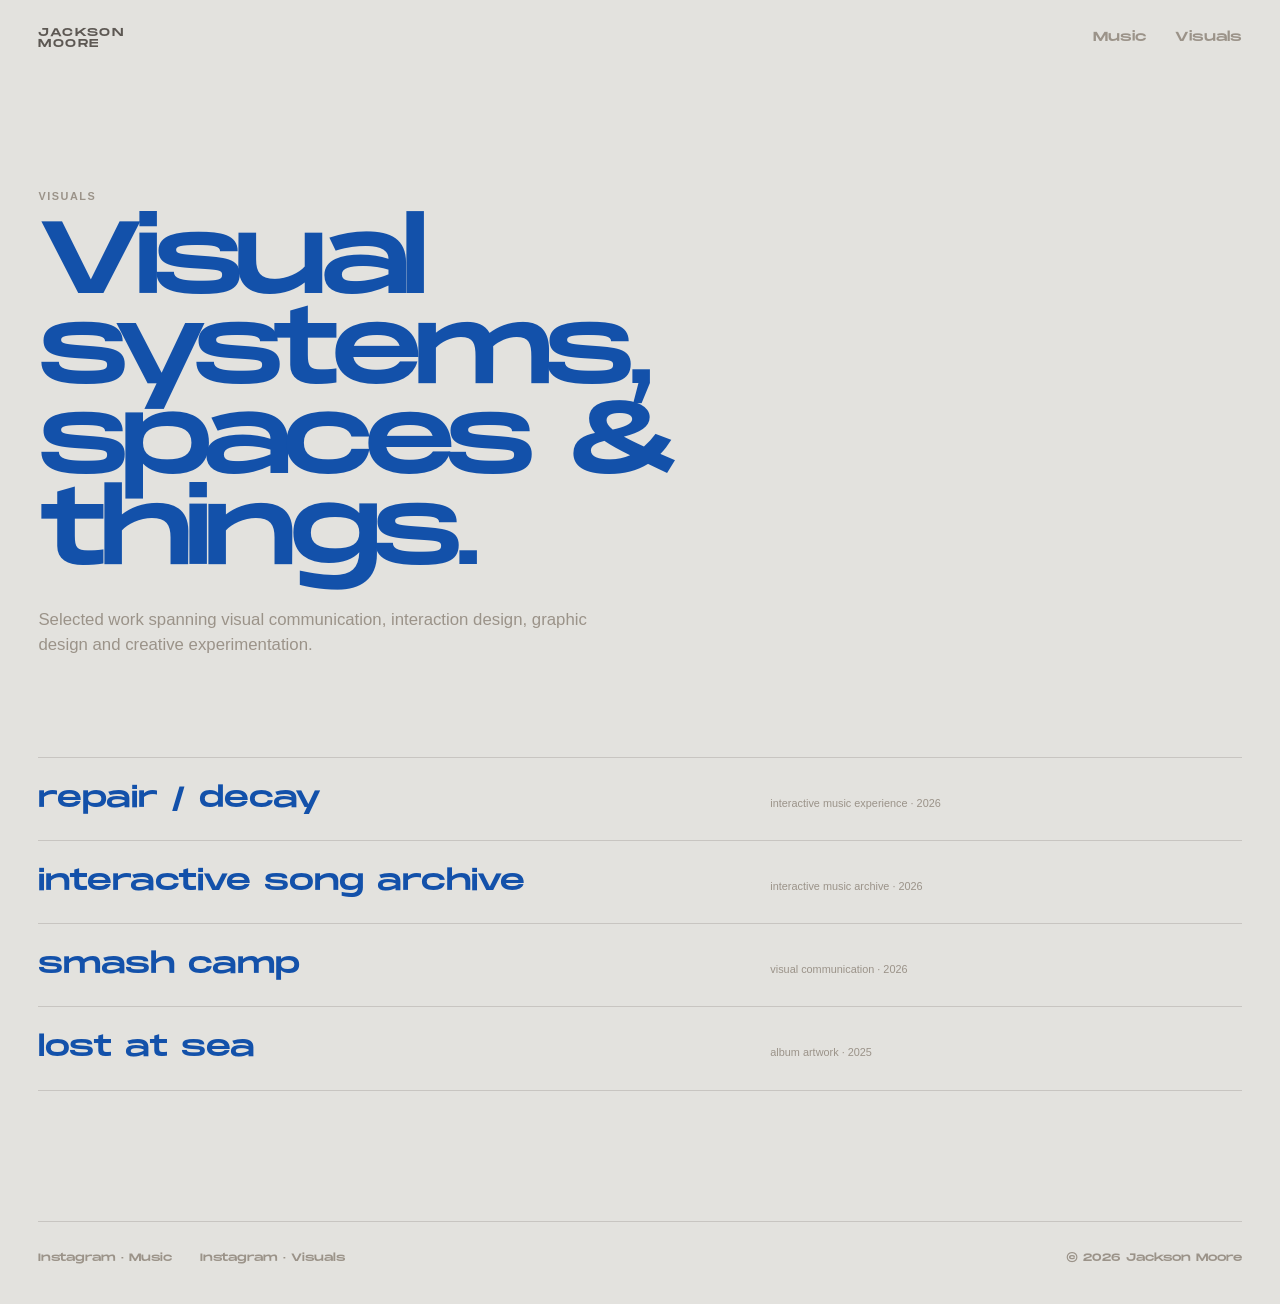
==== commit c7406f6e: "Remove footer back home clutter from visuals page" ====
--- a/design.html
+++ b/design.html
@@ -39,7 +39,6 @@
     </div>
     <div class="footer-meta">
       <span>© 2026 Jackson Moore</span>
-      <a href="index.html">Back home</a>
     </div>
   </footer>
 
--- a/css/style.css
+++ b/css/style.css
@@ -1,43 +1,35 @@
-/* Local Monument Extended files used for headings, navigation, and footer text. */
 @font-face {
-  font-family: 'Monument Extended';
-  src: url('../assets/fonts/monumentextended-regular.otf') format('opentype');
+  font-family: "Monument Extended";
+  src: url("../assets/fonts/monumentextended-regular.otf") format("opentype");
   font-weight: 400;
   font-style: normal;
   font-display: swap;
 }
-  
+
 @font-face {
-  font-family: 'Monument Extended';
-  src: url('../assets/fonts/monumentextended-ultrabold.otf') format('opentype');
+  font-family: "Monument Extended";
+  src: url("../assets/fonts/monumentextended-ultrabold.otf") format("opentype");
   font-weight: 700;
   font-style: normal;
   font-display: swap;
 }
 
-/* Site-wide design tokens: update these values to change the visual system. */
 :root {
-  /* ===== CHANGE THESE TO CREATE YOUR OWN VISUAL STYLE ===== */
   --background: #e3e2de;
   --surface: #e8e6dc;
   --text: #5d5853;
-  --muted: #b0a396;
+  --muted: #9b9389;
   --accent: #1351aa;
-  --accent-dark: #14396D;
+  --accent-dark: #14396d;
   --line: rgba(64, 54, 43, 0.16);
-
   --font-display: "Monument Extended", "Helvetica Neue", Helvetica, Arial, sans-serif;
   --font-body: "Helvetica Neue", Helvetica, Arial, sans-serif;
-
-  --radius: 22px;
   --page-width: 1280px;
-  --side-padding: clamp(5px, 2vw, 50px);
-}
-
-/* Foundation: predictable sizing, smooth anchor scrolling, and default body text. */
-* {
-  box-sizing: border-box;
-}
+  --side-padding: clamp(18px, 3vw, 50px);
+  --radius: 18px;
+}
+
+* { box-sizing: border-box; }
 
 html {
   scroll-behavior: smooth;
@@ -52,7 +44,6 @@
   overflow-x: hidden;
 }
 
-/* Display typography and shared link hover behaviour. */
 h1, h2, h3 {
   font-family: var(--font-display);
   color: var(--accent);
@@ -61,14 +52,12 @@
 a {
   color: inherit;
   text-decoration: none;
-  transition: color 180ms ease;
 }
 
 a:hover {
   color: var(--accent);
 }
 
-/* Shared header/footer stacking keeps content above the decorative bubble layer. */
 .site-header,
 main,
 .site-footer {
@@ -76,7 +65,6 @@
   z-index: 2;
 }
 
-/* Header layout and brand/navigation styles used on every page. */
 .site-header {
   width: min(var(--page-width), calc(100% - var(--side-padding) * 2));
   margin: 0 auto;
@@ -92,70 +80,44 @@
   font-size: 0.72rem;
   line-height: 0.95;
   letter-spacing: 0.12em;
-  font-weight: 400;
 }
 
 .nav {
   display: flex;
-  flex-wrap: wrap;
-  justify-content: flex-end;
-  gap: 24px;
+  gap: 28px;
+  font-family: var(--font-display);
   font-size: 0.82rem;
-  font-family: var(--font-display);
-}
-
-.nav a {
-  color: var(--muted);
-}
-
-.nav a:hover {
-  color: var(--accent);
-}
-
-/* Reusable centred content width for page sections. */
+}
+
+.nav a { color: var(--muted); }
+
 .section {
   width: min(var(--page-width), calc(100% - var(--side-padding) * 2));
   margin: 0 auto;
 }
 
-/* Homepage hero: the base layout remains available for a future split hero. */
-.hero {
-  min-height: 78vh;
-  display: grid;
-  grid-template-columns: 1fr 1fr;
-  align-items: center;
-  gap: clamp(40px, 8vw, 120px);
-  padding-top: 60px;
-  padding-bottom: 100px;
-}
-
-.hero h1,
-.page-intro h1 {
-  margin: 14px 0 28px;
-  font-family: var(--font-display);
-  font-size: clamp(3.5rem, 8vw, 8rem);
-  line-height: 0.88;
-  letter-spacing: -0.065em;
-  font-weight: 500;
-}
-
-/* Current full-bleed hero image. Replace the background-image path with your own image. */
+.eyebrow {
+  margin: 0;
+  color: var(--muted);
+  font-size: 0.68rem;
+  letter-spacing: 0.14em;
+  font-weight: 700;
+}
+
 .hero-full-bleed {
   position: relative;
   isolation: isolate;
   min-height: 100svh;
   display: grid;
-  grid-template-columns: 1fr;
   align-items: end;
   padding: clamp(80px, 13vw, 180px) 0 clamp(64px, 9vw, 130px);
   overflow: hidden;
   color: var(--background);
-  background-image: url('../assets/images/hero.jpg');
+  background-image: url("../assets/images/hero.jpg");
   background-position: center;
   background-size: cover;
 }
 
-/* On the homepage, place the transparent header directly over the hero image. */
 .home-page .site-header {
   position: absolute;
   inset: 0 0 auto;
@@ -163,217 +125,193 @@
 }
 
 .home-page .logo,
-.home-page .nav a {
-  color: var(--background);
-}
+.home-page .nav a { color: var(--background); }
 
 .home-page .logo:hover,
-.home-page .nav a:hover {
-  color: var(--accent);
-}
-
-/* Dark overlay keeps cream hero text readable over a dark photograph. */
+.home-page .nav a:hover { color: var(--accent); }
+
 .hero-full-bleed::before {
   content: "";
   position: absolute;
   inset: 0;
   z-index: -1;
-  background: linear-gradient(90deg, rgba(0, 0, 0, 0.52), rgba(0, 0, 0, 0.12));
-}
-
-.hero-full-bleed .hero-copy {
-  max-width: var(--page-width);
-}
-
-.hero-full-bleed .eyebrow,
-.hero-full-bleed .hero-intro {
+  background: linear-gradient(90deg, rgba(0,0,0,.52), rgba(0,0,0,.12));
+}
+
+.hero-copy { max-width: var(--page-width); }
+
+.hero h1 {
+  max-width: 980px;
+  margin: 14px 0 28px;
+  font-family: var(--font-display);
+  font-size: clamp(3.5rem, 8vw, 8rem);
+  line-height: .88;
+  letter-spacing: -.065em;
+  font-weight: 500;
   color: var(--background);
 }
 
-.hero-full-bleed .hero-intro {
-  max-width: 570px;
-}
-
-.hero-full-bleed h1 {
-  max-width: 980px;
-  color: var(--background);
-}
-
-.hero-full-bleed.hero h1 em {
+.hero h1 em {
   color: inherit;
   font-family: inherit;
   font-weight: inherit;
 }
 
-.hero h1 em {
-  color: var(--accent-dark);
-  font-family: Georgia, serif;
-  font-weight: 400;
-}
-
-/* Small all-caps labels and introductory copy. */
-.eyebrow {
-  margin: 0;
-  color: var(--muted);
-  font-size: 0.68rem;
-  letter-spacing: 0.14em;
-  font-weight: 700;
-}
-
 .hero-intro {
-  max-width: 520px;
-  color: var(--muted);
+  max-width: 570px;
+  color: var(--background);
   font-size: clamp(1rem, 1.5vw, 1.2rem);
 }
 
-.text-link,
-.big-link {
-  display: inline-block;
-  margin-top: 20px;
-  border-bottom: 1px solid currentColor;
-  padding-bottom: 4px;
-}
-
-/* Temporary image treatment: replace these elements with real project images later. */
-.placeholder-image {
+/* ===== FLOATING HOMEPAGE GALLERY ===== */
+
+.floating-work {
   position: relative;
-  overflow: hidden;
+  width: 100%;
+  min-height: 1250px;
+  padding: 180px 0 220px;
   display: grid;
   place-items: center;
-  background:
-    radial-gradient(circle at 25% 25%, rgba(255,255,255,.7), transparent 28%),
-    radial-gradient(circle at 75% 70%, rgba(114,169,155,.35), transparent 30%),
-    var(--surface);
-  color: var(--muted);
-}
-
-.placeholder-image span {
+}
+
+.floating-work-intro {
   position: relative;
-  z-index: 1;
+  z-index: 3;
+  width: min(500px, 90vw);
+  margin: 0;
   text-align: center;
-  font-size: 0.7rem;
-  line-height: 1.1;
-  letter-spacing: 0.16em;
-  font-weight: 700;
-}
-
-/* Real project images sit over the placeholder and crop cleanly to each card's shape. */
-.project-image > img,
-.project-hero > img,
-.gallery-image > img {
+  pointer-events: none;
+}
+
+.floating-work-intro h2 {
+  margin: 12px 0 0;
+  font-size: clamp(2.6rem, 6vw, 6.2rem);
+  line-height: .9;
+  letter-spacing: -.065em;
+  font-weight: 500;
+}
+
+.floating-gallery {
   position: absolute;
   inset: 0;
+  width: 100%;
+  max-width: 1500px;
+  margin: auto;
+  pointer-events: none;
+}
+
+.floating-project {
+  --scroll-y: 0px;
+  --scroll-rotation: 0deg;
+  position: absolute;
   z-index: 2;
+  width: clamp(180px, 19vw, 290px);
+  transform: translate3d(0, var(--scroll-y), 0) rotate(calc(var(--base-rotation, 0deg) + var(--scroll-rotation)));
+  transition: transform 500ms cubic-bezier(.22, .61, .36, 1);
+  will-change: transform;
+  pointer-events: auto;
+}
+
+.floating-project-image {
   width: 100%;
-  height: 100%;
-  object-fit: cover;
-}
-
-.hero-visual {
-  aspect-ratio: 1 / 1.1;
-  border-radius: 42% 42% 20px 20px;
-  transform: rotate(2deg);
-}
-
-.water-ripple {
-  position: absolute;
-  width: 55%;
-  aspect-ratio: 1;
-  border: 1px solid rgba(255,255,255,.6);
-  border-radius: 50%;
-  animation: ripple 4s ease-in-out infinite;
-}
-
-/* Homepage content sections and selected-project card grid. */
-.section-heading {
-  display: flex;
-  align-items: flex-end;
-  justify-content: space-between;
-  gap: 30px;
-  margin-bottom: clamp(48px, 6vw, 80px);
-}
-
-.selected-work {
-  padding-top: clamp(150px, 17vw, 260px);
-}
-
-h2 {
-  margin: 10px 0 0;
-  font-size: clamp(2rem, 4vw, 4.5rem);
-  line-height: 0.95;
-  letter-spacing: -0.05em;
-  font-weight: 500;
-  color: var(--accent);
-}
-
-.feature-grid {
-  display: grid;
-  grid-template-columns: 1.35fr 1fr;
-  gap: 32px;
-}
-
-.project-card {
+  overflow: hidden;
+  border-radius: 8px;
+  background: var(--surface);
+  box-shadow: 0 18px 50px rgba(40, 35, 28, .10);
+}
+
+.floating-project-image img {
   display: block;
-}
-
-.project-card-large {
-  grid-row: span 2;
-}
-
-.project-image {
-  aspect-ratio: 4 / 3;
-  border-radius: var(--radius);
-  transition: transform 350ms ease;
-}
-
-.project-card-large .project-image {
-  height: 100%;
-  min-height: 620px;
-}
-
-.project-card:hover .project-image {
-  transform: scale(0.985);
-}
-
-.card-meta {
-  display: flex;
-  justify-content: space-between;
-  gap: 20px;
-  padding: 20px 2px 48px;
-}
-
-.card-meta h3 {
+  width: 100%;
+  height: auto;
+  aspect-ratio: auto;
+  object-fit: contain;
+}
+
+.floating-project-meta {
+  padding: 13px 2px 0;
+}
+
+.floating-project-meta h3 {
   margin: 0;
-  font-size: 1rem;
-  font-weight: 600;
-  color: var(--accent);
-}
-
-.card-meta p {
+  color: var(--accent);
+  font-family: var(--font-display);
+  font-size: .78rem;
+  line-height: 1.15;
+  font-weight: 400;
+  text-transform: lowercase;
+}
+
+.floating-project-meta p {
   margin: 4px 0 0;
   color: var(--muted);
-  font-size: 0.78rem;
-}
-
-/* Two-column biography and contact call-to-action. */
+  font-size: .67rem;
+  line-height: 1.25;
+}
+
+.floating-project:hover {
+  z-index: 5;
+}
+
+.floating-project:hover .floating-project-image {
+  box-shadow: 0 24px 65px rgba(40, 35, 28, .18);
+  transform: scale(1.025);
+}
+
+.floating-project-1 {
+  --base-rotation: -5deg;
+  left: 10%;
+  top: 16%;
+}
+
+.floating-project-2 {
+  --base-rotation: 4deg;
+  right: 11%;
+  top: 10%;
+}
+
+.floating-project-3 {
+  --base-rotation: -3deg;
+  left: 8%;
+  bottom: 13%;
+}
+
+.floating-project-4 {
+  --base-rotation: 5deg;
+  right: 7%;
+  bottom: 22%;
+}
+
+.floating-project-5 {
+  --base-rotation: -4deg;
+  left: 41%;
+  bottom: 4%;
+}
+
+/* ===== ABOUT / CONTACT ===== */
+
 .about {
   display: grid;
   grid-template-columns: 1fr 1fr;
   gap: 8vw;
-  padding-top: clamp(220px, 20vw, 320px);
+  padding-top: 180px;
   padding-bottom: 180px;
   border-bottom: 1px solid var(--line);
 }
 
+.about h2,
+.contact h2 {
+  margin: 10px 0 0;
+  font-size: clamp(2.3rem, 5vw, 5rem);
+  line-height: .93;
+  letter-spacing: -.055em;
+  font-weight: 500;
+}
+
 .about-copy {
   max-width: 580px;
   color: var(--muted);
-  font-size: clamp(1.15rem, 2vw, 1.65rem);
-}
-
-.about-copy p {
-  margin-top: 0;
-  margin-bottom: 30px;
+  font-size: clamp(1.1rem, 2vw, 1.55rem);
 }
 
 .contact {
@@ -381,143 +319,95 @@
   padding-bottom: 180px;
 }
 
-.contact h2 {
-  max-width: 800px;
-  margin-top: 20px;
-}
-
 .big-link {
-  font-size: clamp(1.5rem, 3vw, 3rem);
+  display: inline-block;
   margin-top: 40px;
-}
-
-/* Minimal shared footer. */
-.site-footer {
-  width: min(var(--page-width), calc(100% - var(--side-padding) * 2));
-  margin: 0 auto;
-  padding: 25px 0 35px;
-  display: flex;
-  justify-content: space-between;
-  color: var(--muted);
-  font-family: var(--font-display);
-  font-size: 0.75rem;
-}
-
-/* ===== INNER PAGE ===== */
+  border-bottom: 1px solid currentColor;
+  padding-bottom: 5px;
+  font-size: clamp(1.3rem, 3vw, 3rem);
+}
+
+/* ===== LIST PAGES ===== */
 
 .page-intro {
-  padding-top: 100px;
+  padding-top: 110px;
   padding-bottom: 100px;
-  max-width: var(--page-width);
 }
 
 .page-intro h1 {
   max-width: 1000px;
+  margin: 14px 0 28px;
+  color: var(--accent);
+  font-size: clamp(3.5rem, 8vw, 8rem);
+  line-height: .88;
+  letter-spacing: -.065em;
+  font-weight: 500;
 }
 
 .page-intro > p:last-child {
-  max-width: 580px;
-  color: var(--muted);
-  font-size: 1.1rem;
-}
-
-/* Music listing: cover art, copy, and optional play control. */
-.music-list {
-  padding-bottom: 160px;
-}
-
-.music-item {
+  max-width: 600px;
+  margin: 0;
+  color: var(--muted);
+  font-size: 1.05rem;
+}
+
+.project-link-list {
+  padding-bottom: 130px;
+}
+
+.project-list-link {
   display: grid;
-  grid-template-columns: 280px 1fr auto;
-  align-items: center;
-  gap: 36px;
-  padding: 34px 0;
+  grid-template-columns: minmax(0, 1.5fr) minmax(220px, 1fr);
+  align-items: baseline;
+  gap: 25px;
+  padding: 27px 0;
   border-top: 1px solid var(--line);
-}
-
-.music-art {
-  aspect-ratio: 1;
-  border-radius: 14px;
-}
-
-.music-info h2 {
-  font-size: clamp(1.6rem, 3vw, 3rem);
-  margin: 0 0 7px;
-}
-
-.music-info p {
-  margin: 0;
-  color: var(--muted);
-}
-
-.play-button {
-  width: 52px;
-  height: 52px;
-  border: 1px solid var(--text);
-  border-radius: 50%;
-  display: grid;
-  place-items: center;
-  font-size: 0.8rem;
-  transition: all 180ms ease;
-}
-
-.play-button:hover {
-  background: var(--text);
-  color: var(--background);
-}
-
-/* Visuals listing alternates the position of image and description on desktop. */
-.design-list {
+  transition: padding 180ms ease, color 180ms ease;
+}
+
+.project-list-link:last-child {
+  border-bottom: 1px solid var(--line);
+}
+
+.project-list-link:hover {
+  padding-left: 10px;
+  color: var(--accent);
+}
+
+.project-list-meta {
+  color: var(--muted);
+  font-size: .68rem;
+  text-transform: lowercase;
+}
+
+.project-list-title {
+  font-family: var(--font-display);
+  color: var(--accent);
+  font-size: clamp(1.15rem, 2.2vw, 2.1rem);
+  line-height: 1;
+}
+
+.platform-links {
   padding-bottom: 170px;
 }
 
-.design-item {
-  display: grid;
-  grid-template-columns: 100px 1fr 1.6fr;
-  gap: 30px;
-  align-items: center;
-  padding: 70px 0;
-  border-top: 1px solid var(--line);
-}
-
-.design-item:nth-child(even) {
-  grid-template-columns: 1.6fr 1fr 100px;
-}
-
-.design-item:nth-child(even) .design-number {
-  order: 3;
-}
-
-.design-item:nth-child(even) .design-image {
-  order: 1;
-}
-
-.design-item:nth-child(even) .design-info {
-  order: 2;
-}
-
-.design-number {
-  align-self: start;
-  font-size: 0.75rem;
-  color: var(--muted);
-}
-
-.design-info h2 {
-  font-size: clamp(2rem, 4vw, 4rem);
-  margin-bottom: 14px;
-}
-
-.design-info p {
-  max-width: 360px;
-  color: var(--muted);
-}
-
-.design-image {
-  aspect-ratio: 4 / 3;
-  border-radius: var(--radius);
-}
-
-/* ===== PROJECT PAGE ===== */
+.platform-link-row {
+  display: flex;
+  flex-wrap: wrap;
+  gap: 12px 45px;
+  margin-top: 25px;
+}
+
+.platform-link-row a,
+.project-links a {
+  color: var(--accent);
+  font-family: var(--font-display);
+  font-size: clamp(1rem, 2vw, 1.6rem);
+  border-bottom: 1px solid var(--accent);
+  padding-bottom: 5px;
+}
+
+/* ===== PROJECT PAGES ===== */
 
 .project-header {
   width: min(var(--page-width), calc(100% - var(--side-padding) * 2));
@@ -528,26 +418,32 @@
 
 .back-link {
   color: var(--muted);
-  font-size: 0.8rem;
+  font-size: .8rem;
 }
 
 .project-header h1 {
   margin: 35px 0 15px;
+  color: var(--accent);
   font-size: clamp(3.5rem, 8vw, 8rem);
-  line-height: 0.88;
-  letter-spacing: -0.065em;
+  line-height: .88;
+  letter-spacing: -.065em;
   font-weight: 500;
 }
 
-.project-meta {
-  color: var(--muted);
-}
+.project-meta { color: var(--muted); }
 
 .project-hero {
   width: min(var(--page-width), calc(100% - var(--side-padding) * 2));
   margin: 0 auto;
-  aspect-ratio: 16 / 8;
+  overflow: hidden;
   border-radius: var(--radius);
+  background: var(--surface);
+}
+
+.project-hero img {
+  display: block;
+  width: 100%;
+  height: auto;
 }
 
 .project-body {
@@ -556,6 +452,8 @@
 }
 
 .project-body .lead {
+  margin: 0 0 80px;
+  color: var(--text);
   font-size: clamp(1.5rem, 3vw, 2.7rem);
   line-height: 1.15;
 }
@@ -565,31 +463,66 @@
 }
 
 .project-section h2 {
+  margin: 10px 0 20px;
   font-size: 2rem;
-  margin-bottom: 20px;
 }
 
 .project-section p {
   color: var(--muted);
   max-width: 700px;
+}
+
+.project-overview {
+  max-width: 700px;
+}
+
+.project-overview p {
+  color: var(--muted);
+  margin: 0 0 1.35em;
+}
+
+.project-overview p + p {
+  text-indent: 2em;
+}
+
+.project-links {
+  margin: 70px 0;
+}
+
+.project-links .eyebrow {
+  margin-bottom: 18px;
+}
+
+.project-links a {
+  display: inline-block;
+  margin: 0 25px 15px 0;
+}
+
+.audio-player {
+  width: 100%;
+  margin: 0 0 70px;
 }
 
 .project-gallery {
   width: min(var(--page-width), calc(100% - var(--side-padding) * 2));
   margin: 0 auto 140px;
   display: grid;
-  grid-template-columns: repeat(2, 1fr);
-  gap: 32px;
-}
-
-.project-gallery .gallery-image {
-  aspect-ratio: 4 / 3;
+  grid-template-columns: repeat(2, minmax(0, 1fr));
+  gap: 28px;
+  align-items: start;
+}
+
+.project-gallery-image {
+  margin: 0;
+  overflow: hidden;
   border-radius: var(--radius);
-}
-
-.project-gallery .gallery-image:first-child {
-  grid-column: 1 / -1;
-  aspect-ratio: 16 / 8;
+  background: var(--surface);
+}
+
+.project-gallery-image img {
+  display: block;
+  width: 100%;
+  height: auto;
 }
 
 .project-nav {
@@ -599,11 +532,38 @@
   justify-content: space-between;
   border-top: 1px solid var(--line);
   padding-top: 25px;
-}
-
-/* ===== FISHTANK / BUBBLES ===== */
-
-/* Decorative background layer. It cannot receive clicks or obscure page content. */
+  color: var(--accent);
+}
+
+/* ===== FOOTER ===== */
+
+.site-footer {
+  width: min(var(--page-width), calc(100% - var(--side-padding) * 2));
+  margin: 0 auto;
+  padding: 28px 0 38px;
+  display: flex;
+  justify-content: space-between;
+  gap: 30px;
+  color: var(--muted);
+  font-family: var(--font-display);
+  font-size: .67rem;
+  border-top: 1px solid var(--line);
+}
+
+.footer-socials,
+.footer-meta {
+  display: flex;
+  flex-wrap: wrap;
+  gap: 18px 28px;
+}
+
+.footer-socials a:hover,
+.footer-meta a:hover {
+  color: var(--accent);
+}
+
+/* ===== BUBBLES ===== */
+
 .water-layer {
   position: fixed;
   inset: 0;
@@ -636,119 +596,107 @@
   100% { transform: translate(-30px, -115vh) scale(1.15); opacity: 0; }
 }
 
-@keyframes ripple {
-  0%, 100% { transform: scale(.75); opacity: .25; }
-  50% { transform: scale(1); opacity: .7; }
-}
-
 /* ===== RESPONSIVE ===== */
 
-/* Tablet: collapse multi-column layouts while preserving generous spacing. */
 @media (max-width: 800px) {
-  .site-header {
-    align-items: flex-start;
-  }
-
-  .nav {
-    max-width: 240px;
-    gap: 12px 18px;
-  }
-
-  .hero,
+  .floating-work {
+    min-height: 1150px;
+    padding-top: 160px;
+  }
+
+  .floating-project {
+    width: clamp(155px, 29vw, 230px);
+  }
+
+  .floating-project-1 { left: 5%; top: 15%; }
+  .floating-project-2 { right: 5%; top: 8%; }
+  .floating-project-3 { left: 4%; bottom: 17%; }
+  .floating-project-4 { right: 3%; bottom: 26%; }
+  .floating-project-5 { left: 35%; bottom: 5%; }
+
   .about {
     grid-template-columns: 1fr;
-  }
-
-  .hero {
-    padding-top: 50px;
-  }
-
-  .hero-full-bleed {
-    min-height: calc(100svh - 100px);
-    padding-top: 80px;
-  }
-
-  .hero-visual {
-    max-width: 600px;
-    width: 100%;
-    margin: 0 auto;
-  }
-
-  .feature-grid {
+    gap: 60px;
+  }
+
+  .project-list-link {
     grid-template-columns: 1fr;
-  }
-
-  .project-card-large {
-    grid-row: auto;
-  }
-
-  .project-card-large .project-image {
-    min-height: 0;
-  }
-
-  .music-item {
-    grid-template-columns: 120px 1fr auto;
-    gap: 20px;
-  }
-
-  .design-item,
-  .design-item:nth-child(even) {
-    grid-template-columns: 1fr;
-    gap: 15px;
-  }
-
-  .design-item:nth-child(even) .design-number,
-  .design-item:nth-child(even) .design-image,
-  .design-item:nth-child(even) .design-info {
-    order: initial;
-  }
-
-  .design-number {
-    order: 0;
-  }
-
-  .design-info {
-    order: 1;
-  }
-
-  .design-image {
-    order: 2;
+    gap: 8px;
+  }
+
+  .project-list-meta {
+    grid-column: auto;
   }
 
   .project-gallery {
     grid-template-columns: 1fr;
   }
-
-  .project-gallery .gallery-image:first-child {
-    aspect-ratio: 4 / 3;
-  }
-}
-
-/* Phone: stack the header and simplify controls that would be too small to use. */
+}
+
 @media (max-width: 520px) {
   .site-header {
+    padding-top: 22px;
     flex-direction: column;
   }
 
   .nav {
-    justify-content: flex-start;
+    gap: 18px;
+  }
+
+  .hero-full-bleed {
+    min-height: 92svh;
   }
 
   .hero h1,
-  .page-intro h1 {
-    font-size: clamp(3.2rem, 16vw, 5rem);
-  }
-
-  .music-item {
-    grid-template-columns: 90px 1fr;
-  }
-
-  .play-button {
-    display: none;
+  .page-intro h1,
+  .project-header h1 {
+    font-size: clamp(3rem, 16vw, 5rem);
+  }
+
+  .floating-work {
+    min-height: 1050px;
+  }
+
+  .floating-work-intro h2 {
+    font-size: clamp(2.3rem, 12vw, 4rem);
+  }
+
+  .floating-project {
+    width: 150px;
+  }
+
+  .floating-project-1 { left: 4%; top: 13%; }
+  .floating-project-2 { right: 4%; top: 9%; }
+  .floating-project-3 { left: 2%; bottom: 18%; }
+  .floating-project-4 { right: 2%; bottom: 27%; }
+  .floating-project-5 { left: 30%; bottom: 6%; }
+
+  .project-list-link {
+    grid-template-columns: 1fr;
+    gap: 7px;
+    padding: 22px 0;
+  }
+
+  .project-list-title {
+    font-size: 1.05rem;
+  }
+
+  .project-list-meta {
+    font-size: .61rem;
   }
 
   .site-footer {
     flex-direction: column;
-    gap: 8px;
-  }
-}
+    align-items: flex-start;
+  }
+}
+
+@media (prefers-reduced-motion: reduce) {
+  html { scroll-behavior: auto; }
+
+  .bubble,
+  .floating-project {
+    animation: none;
+    transition: none;
+  }
+}
